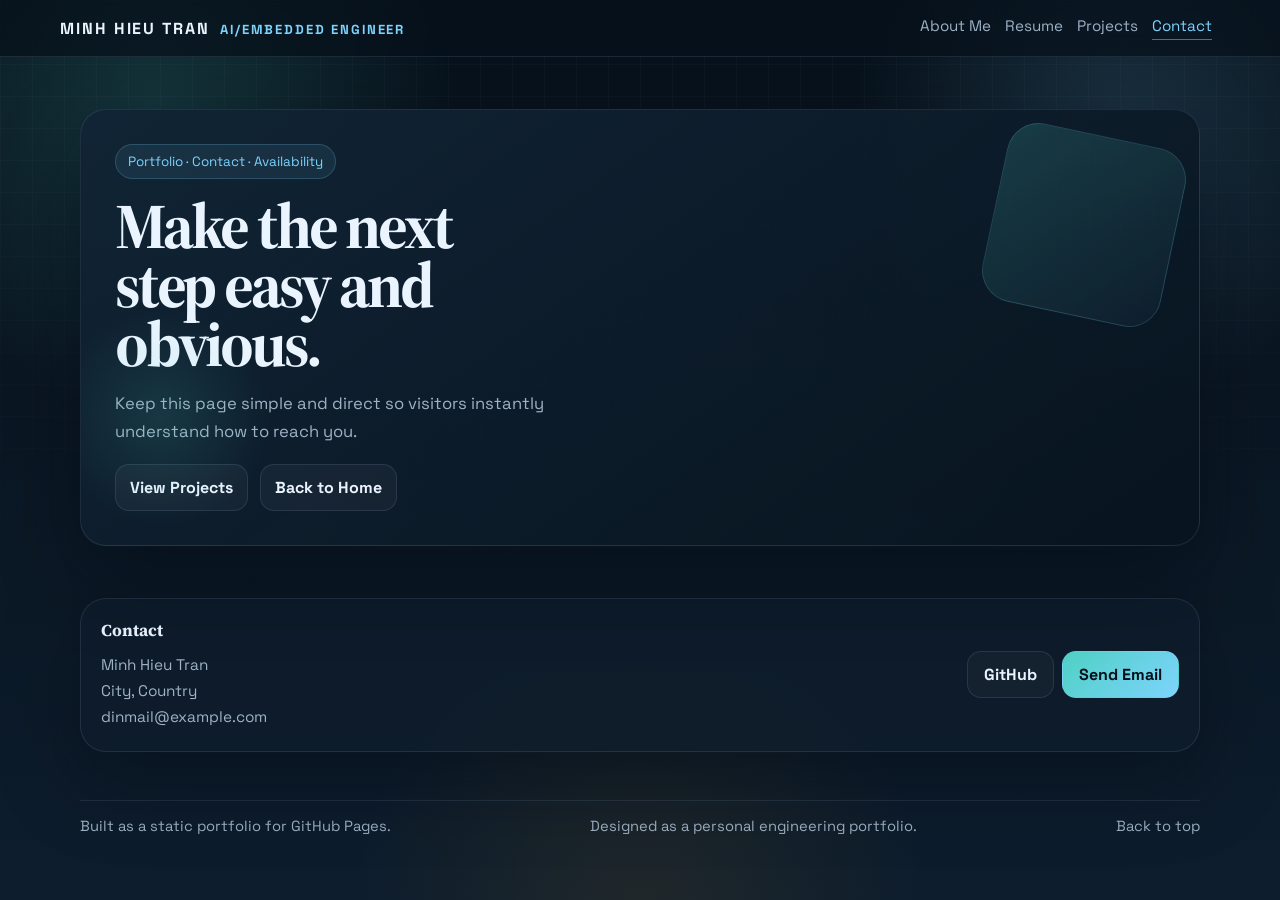
==== contact.html @ cbf81829 "(feat) Created a start template for my portfolio website." ====
<!DOCTYPE html>
<html lang="en">
<head>
  <meta charset="UTF-8" />
  <meta name="viewport" content="width=device-width, initial-scale=1.0" />
  <title>Contact | Portfolio</title>
  <meta
    name="description"
    content="Contact details and ways to get in touch through the portfolio."
  />
  <link rel="preconnect" href="https://fonts.googleapis.com" />
  <link rel="preconnect" href="https://fonts.gstatic.com" crossorigin />
  <link
    href="https://fonts.googleapis.com/css2?family=Space+Grotesk:wght@400;500;700&family=Source+Serif+4:opsz,wght@8..60,400;8..60,600&display=swap"
    rel="stylesheet"
  />
  <link rel="stylesheet" href="styles.css" />
</head>
<body data-page="contact">
  <div id="app"></div>
  <script type="module" src="main.js"></script>
</body>
</html>
---- styles.css ----
:root {
  --bg: #09131f;
  --bg-soft: #101e2b;
  --panel: rgba(15, 29, 44, 0.78);
  --panel-strong: rgba(17, 36, 53, 0.94);
  --text: #eaf4ff;
  --muted: #9eb2c5;
  --line: rgba(170, 205, 240, 0.12);
  --accent: #4fd1c5;
  --accent-2: #7dd3fc;
  --accent-3: #f59e0b;
  --shadow: 0 28px 80px rgba(3, 10, 18, 0.42);
  --radius: 26px;
  --max: 1120px;
}

* {
  box-sizing: border-box;
}

html {
  scroll-behavior: auto;
}

body {
  margin: 0;
  min-height: 100vh;
  color: var(--text);
  font-family: 'Space Grotesk', sans-serif;
  background:
    radial-gradient(circle at 12% 12%, rgba(79, 209, 197, 0.18), transparent 22%),
    radial-gradient(circle at 88% 14%, rgba(125, 211, 252, 0.16), transparent 20%),
    radial-gradient(circle at 50% 100%, rgba(245, 158, 11, 0.08), transparent 26%),
    linear-gradient(180deg, #07111b 0%, #0a1622 42%, #0d1d2d 100%);
  overflow-x: hidden;
}

body::before {
  content: '';
  position: fixed;
  inset: 0;
  pointer-events: none;
  background-image:
    linear-gradient(rgba(255, 255, 255, 0.04) 1px, transparent 1px),
    linear-gradient(90deg, rgba(255, 255, 255, 0.04) 1px, transparent 1px);
  background-size: 32px 32px;
  mask-image: linear-gradient(180deg, rgba(0, 0, 0, 0.7), transparent 78%);
}

body::after {
  content: '';
  position: fixed;
  inset: 0;
  pointer-events: none;
  opacity: 0;
  background: linear-gradient(115deg, transparent 20%, rgba(125, 211, 252, 0.08) 50%, transparent 80%);
  transform: translateX(-16%);
}

a {
  color: inherit;
  text-decoration: none;
}

img {
  display: block;
  max-width: 100%;
}

.wrap {
  width: min(calc(100% - 32px), var(--max));
  margin: 0 auto;
}

.topbar-wrap {
  width: min(calc(100% - 120px), 1280px);
  margin: 0 auto;
  padding: 0;
}

.topbar {
  position: sticky;
  top: 0;
  z-index: 20;
  backdrop-filter: blur(18px);
  background: rgba(7, 17, 27, 0.7);
  border-bottom: 1px solid var(--line);
}

main,
footer {
  transition: opacity 0.32s ease, transform 0.32s cubic-bezier(0.22, 1, 0.36, 1), filter 0.32s ease;
}

body:not(.page-ready) main,
body:not(.page-ready) footer {
  opacity: 0;
  transform: translateY(24px) scale(0.985);
  filter: blur(10px);
}

body.page-ready main,
body.page-ready footer {
  opacity: 1;
  transform: translateY(0) scale(1);
  filter: blur(0);
}

body.page-ready::after {
  animation: page-glow-in 0.7s cubic-bezier(0.22, 1, 0.36, 1);
}

body.page-leaving {
  pointer-events: none;
}

body.page-leaving main,
body.page-leaving footer {
  opacity: 0;
  transform: translateY(-18px) scale(0.985);
  filter: blur(12px);
}

body.page-leaving::after {
  opacity: 1;
  animation: page-glow-out 0.32s ease forwards;
}

.nav {
  display: flex;
  align-items: center;
  justify-content: space-between;
  gap: 20px;
  padding: 16px 0;
}

.brand {
  display: inline-flex;
  align-items: baseline;
  gap: 10px;
  flex: 0 0 auto;
  font-size: 1rem;
  font-weight: 700;
  letter-spacing: 0.12em;
  text-transform: uppercase;
  cursor: default;
  user-select: none;
}

.brand span {
  color: var(--accent-2);
  font-size: 0.82rem;
}

.nav-links {
  display: flex;
  flex-wrap: wrap;
  gap: 14px;
  margin-left: auto;
  padding-right: 8px;
}

.nav-links a {
  color: var(--muted);
  font-size: 0.95rem;
  padding-bottom: 4px;
  border-bottom: 1px solid transparent;
  transition: color 0.2s ease, border-color 0.2s ease;
}

.nav-links a:hover {
  color: var(--text);
}

.nav-links a.is-current,
.hero-link.is-current,
.footer-row a.is-current {
  color: var(--accent-2);
  border-color: rgba(125, 211, 252, 0.5);
}

main {
  position: relative;
  z-index: 1;
}

section {
  padding: 24px 0;
}

.hero {
  padding: 52px 0 28px;
}

.hero-grid {
  display: grid;
  grid-template-columns: minmax(0, 1.2fr) minmax(290px, 0.8fr);
  gap: 22px;
  align-items: stretch;
}

.hero-grid--single {
  grid-template-columns: 1fr;
}

.hero-card,
.glass,
.project-card,
.timeline-card,
.contact-card {
  background: var(--panel);
  border: 1px solid var(--line);
  border-radius: var(--radius);
  box-shadow: var(--shadow);
}

.hero-card {
  padding: 34px;
  overflow: hidden;
  position: relative;
  background:
    linear-gradient(145deg, rgba(17, 36, 53, 0.98), rgba(8, 20, 31, 0.94));
}

.hero-card::after {
  content: '';
  position: absolute;
  inset: 24px 24px auto auto;
  width: 180px;
  height: 180px;
  border-radius: 32px;
  background:
    linear-gradient(135deg, rgba(79, 209, 197, 0.18), rgba(125, 211, 252, 0.04));
  border: 1px solid rgba(125, 211, 252, 0.16);
  transform: rotate(12deg);
}

.hero-card::before {
  content: '';
  position: absolute;
  inset: auto auto 18px -30px;
  width: 220px;
  height: 220px;
  border-radius: 50%;
  background: radial-gradient(circle, rgba(79, 209, 197, 0.14), transparent 70%);
}

.eyebrow {
  display: inline-flex;
  align-items: center;
  gap: 8px;
  margin-bottom: 18px;
  padding: 8px 12px;
  border-radius: 999px;
  color: var(--accent-2);
  font-size: 0.84rem;
  border: 1px solid rgba(125, 211, 252, 0.2);
  background: rgba(125, 211, 252, 0.08);
}

h1,
h2,
h3,
.stat strong,
.project-title {
  font-family: 'Source Serif 4', serif;
}

h1 {
  margin: 0 0 16px;
  max-width: 11ch;
  font-size: clamp(3rem, 5vw, 5.2rem);
  line-height: 0.92;
  letter-spacing: -0.05em;
}

.hero-intro {
  display: grid;
  grid-template-columns: minmax(180px, 240px) minmax(0, 1fr);
  gap: 22px;
  align-items: stretch;
}

.hero-intro--copy-only {
  grid-template-columns: 1fr;
}

.hero-portrait {
  display: grid;
  gap: 12px;
  align-content: start;
}

.portrait-frame {
  position: relative;
  aspect-ratio: 4 / 5;
  overflow: hidden;
  border-radius: 28px;
  border: 1px solid rgba(125, 211, 252, 0.14);
  background:
    linear-gradient(160deg, rgba(79, 209, 197, 0.22), rgba(125, 211, 252, 0.16)),
    linear-gradient(180deg, #183246 0%, #102230 100%);
}

.portrait-image {
  width: 100%;
  height: 100%;
  object-fit: cover;
}

.portrait-fallback {
  position: absolute;
  inset: 0;
  display: flex;
  align-items: center;
  justify-content: center;
  color: rgba(234, 244, 255, 0.38);
  font-family: 'Source Serif 4', serif;
  font-size: 3rem;
  font-weight: 600;
}

.portrait-copy {
  display: flex;
  flex-direction: column;
  gap: 4px;
}

.portrait-copy span,
.lead,
.muted-copy,
.section-head p,
.project-card p,
.timeline-card p,
.contact-card p,
.project-active,
.nav-links a,
footer {
  color: var(--muted);
}

.hero-copy {
  display: flex;
  flex-direction: column;
  gap: 18px;
}

.lead {
  margin: 0;
  max-width: 42ch;
  line-height: 1.7;
  font-size: 1.04rem;
}

.cta-row {
  display: flex;
  flex-wrap: wrap;
  gap: 12px;
  margin-top: auto;
}

.hero-link,
.button {
  display: inline-flex;
  align-items: center;
  justify-content: center;
  gap: 8px;
  border-radius: 14px;
  font-weight: 700;
  transition: transform 0.2s ease, box-shadow 0.2s ease, border-color 0.2s ease, background 0.2s ease;
}

.hero-link {
  padding: 12px 14px;
  border: 1px solid var(--line);
  background: rgba(255, 255, 255, 0.04);
  border-bottom-width: 1px;
}

.hero-link:hover,
.button:hover,
.project-links a:hover,
.skill-chip:hover {
  transform: translateY(-2px);
}

.button {
  padding: 12px 16px;
  border: 1px solid transparent;
}

.button.primary {
  background: linear-gradient(135deg, var(--accent), var(--accent-2));
  color: #041018;
}

.button.secondary {
  background: rgba(255, 255, 255, 0.03);
  border-color: var(--line);
}

.glass {
  display: grid;
  gap: 18px;
  align-content: start;
  padding: 24px;
  background:
    linear-gradient(180deg, rgba(13, 29, 44, 0.98), rgba(10, 24, 37, 0.92));
}

.stat-grid {
  display: grid;
  grid-template-columns: 1fr 1fr;
  gap: 12px;
}

.stat {
  padding: 14px;
  border-radius: 16px;
  border: 1px solid rgba(125, 211, 252, 0.12);
  background: rgba(255, 255, 255, 0.03);
}

.stat small {
  display: block;
  margin-bottom: 8px;
  color: var(--muted);
}

.stat strong {
  display: block;
  font-size: 1.16rem;
}

.muted-copy {
  margin: 0;
  line-height: 1.7;
}

.section-head {
  display: flex;
  align-items: end;
  justify-content: space-between;
  gap: 20px;
  margin-bottom: 18px;
  padding-bottom: 12px;
  border-bottom: 1px solid rgba(125, 211, 252, 0.1);
}

.section-head h2 {
  margin: 0;
  font-size: clamp(1.6rem, 2vw, 2.2rem);
  letter-spacing: -0.04em;
}

.section-head p {
  margin: 0;
  max-width: 58ch;
  line-height: 1.7;
}

.timeline,
.projects {
  display: grid;
  gap: 14px;
}

.timeline {
  grid-template-columns: repeat(3, minmax(0, 1fr));
}

.projects {
  grid-template-columns: repeat(2, minmax(0, 1fr));
}

.timeline-card,
.contact-card,
.project-card {
  padding: 20px;
}

.timeline-card h3,
.contact-card h3,
.skill-group h3 {
  margin: 0 0 10px;
  font-size: 1.05rem;
}

.timeline-card p,
.contact-card p,
.project-card p {
  margin: 0;
  line-height: 1.7;
  font-size: 0.96rem;
}

.project-card {
  display: flex;
  flex-direction: column;
  gap: 14px;
  min-height: 240px;
  transition: opacity 0.2s ease, transform 0.2s ease, box-shadow 0.2s ease, border-color 0.2s ease;
}

.project-top {
  display: flex;
  align-items: start;
  justify-content: space-between;
  gap: 16px;
}

.project-title {
  margin: 0;
  font-size: 1.16rem;
}

.project-kind {
  margin-top: 4px;
  color: var(--accent);
  font-size: 0.84rem;
}

.project-active {
  padding-top: 3px;
  white-space: nowrap;
  font-size: 0.82rem;
}

.meta,
.skill-list,
.contact-actions,
.project-links {
  display: flex;
  flex-wrap: wrap;
  gap: 8px;
}

.meta span,
.skill-chip {
  border-radius: 999px;
  font-size: 0.84rem;
}

.meta span {
  padding: 8px 10px;
  color: var(--accent-2);
  background: rgba(125, 211, 252, 0.08);
  border: 1px solid rgba(125, 211, 252, 0.14);
}

.project-links {
  margin-top: auto;
}

.project-links a {
  padding: 10px 12px;
  border-radius: 12px;
  font-weight: 700;
  border: 1px solid var(--line);
  background: rgba(255, 255, 255, 0.04);
  transition: transform 0.2s ease, border-color 0.2s ease, background 0.2s ease;
}

.skill-card {
  display: grid;
  gap: 16px;
}

.skill-card--full {
  grid-template-columns: repeat(2, minmax(0, 1fr));
  gap: 22px;
}

.skill-group {
  display: grid;
  gap: 12px;
  align-content: start;
}

.skill-chip {
  appearance: none;
  cursor: pointer;
  padding: 8px 12px;
  border: 1px solid rgba(125, 211, 252, 0.14);
  background: rgba(255, 255, 255, 0.04);
  color: var(--text);
  font: inherit;
  transition: transform 0.2s ease, box-shadow 0.2s ease, border-color 0.2s ease, background 0.2s ease, color 0.2s ease;
}

.skill-chip.is-active {
  color: #03141d;
  background: linear-gradient(135deg, var(--accent), var(--accent-2));
  border-color: rgba(125, 211, 252, 0.5);
  box-shadow: 0 10px 24px rgba(79, 209, 197, 0.18);
}

.project-card.is-muted {
  opacity: 0.34;
  transform: scale(0.985);
}

.project-card.is-highlighted {
  border-color: rgba(79, 209, 197, 0.4);
  box-shadow: 0 24px 56px rgba(6, 18, 28, 0.45);
}

.contact-grid {
  display: grid;
}

.contact-card--wide {
  display: flex;
  align-items: center;
  justify-content: space-between;
  gap: 16px;
}

footer {
  padding: 24px 0 40px;
  font-size: 0.92rem;
}

.footer-row {
  display: flex;
  align-items: center;
  justify-content: space-between;
  gap: 12px;
  flex-wrap: wrap;
  border-top: 1px solid var(--line);
  padding-top: 16px;
}

@keyframes page-glow-in {
  0% {
    opacity: 0;
    transform: translateX(-24%);
  }

  35% {
    opacity: 1;
  }

  100% {
    opacity: 0;
    transform: translateX(18%);
  }
}

@keyframes page-glow-out {
  0% {
    opacity: 0;
    transform: translateX(-8%);
  }

  100% {
    opacity: 1;
    transform: translateX(10%);
  }
}

@media (max-width: 920px) {
  .hero-grid,
  .projects,
  .timeline,
  .skill-card--full {
    grid-template-columns: 1fr;
  }

  .hero {
    padding-top: 36px;
  }

  .hero-card,
  .glass,
  .contact-card--wide {
    padding: 24px;
  }

  .hero-intro {
    grid-template-columns: 1fr;
  }

  h1 {
    max-width: none;
  }
}

@media (max-width: 640px) {
  .topbar-wrap {
    padding: 0 40px 0 36px;
  }

  .wrap {
    width: min(calc(100% - 20px), var(--max));
  }

  .nav,
  .section-head,
  .contact-card--wide {
    flex-direction: column;
    align-items: start;
  }

  .stat-grid {
    grid-template-columns: 1fr;
  }

  .hero-card,
  .glass,
  .project-card,
  .timeline-card,
  .contact-card {
    border-radius: 18px;
  }

  .hero-portrait {
    width: min(100%, 220px);
  }
}
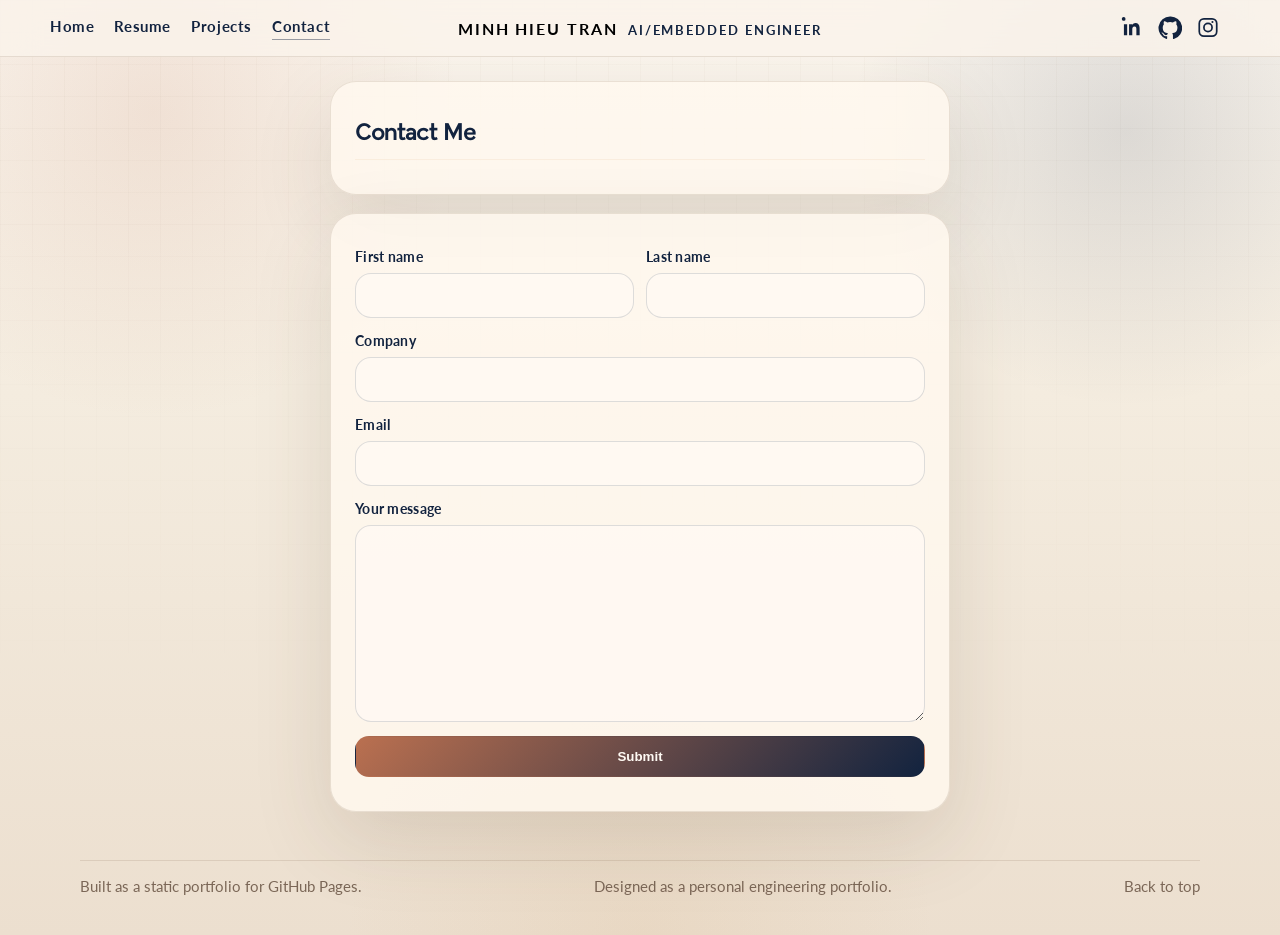
==== commit 9a8e425c: "feature: Updated portfolio content and structure." ====
--- a/contact.html
+++ b/contact.html
@@ -11,7 +11,7 @@
   <link rel="preconnect" href="https://fonts.googleapis.com" />
   <link rel="preconnect" href="https://fonts.gstatic.com" crossorigin />
   <link
-    href="https://fonts.googleapis.com/css2?family=Space+Grotesk:wght@400;500;700&family=Source+Serif+4:opsz,wght@8..60,400;8..60,600&display=swap"
+    href="https://fonts.googleapis.com/css2?family=Lato:wght@400;700&family=Source+Serif+4:opsz,wght@8..60,400;8..60,600&display=swap"
     rel="stylesheet"
   />
   <link rel="stylesheet" href="styles.css" />
--- a/styles.css
+++ b/styles.css
@@ -1,15 +1,40 @@
+@font-face {
+  font-family: 'Lil Grotesk';
+  src: url('./assets/lilgrotesk/LilGrotesk-Regular.otf') format('opentype');
+  font-weight: 400;
+  font-style: normal;
+  font-display: swap;
+}
+
+@font-face {
+  font-family: 'Lil Grotesk';
+  src: url('./assets/lilgrotesk/LilGrotesk-Medium.otf') format('opentype');
+  font-weight: 500;
+  font-style: normal;
+  font-display: swap;
+}
+
+@font-face {
+  font-family: 'Lil Grotesk';
+  src: url('./assets/lilgrotesk/LilGrotesk-Bold.otf') format('opentype');
+  font-weight: 700;
+  font-style: normal;
+  font-display: swap;
+}
+
 :root {
-  --bg: #09131f;
-  --bg-soft: #101e2b;
-  --panel: rgba(15, 29, 44, 0.78);
-  --panel-strong: rgba(17, 36, 53, 0.94);
-  --text: #eaf4ff;
-  --muted: #9eb2c5;
-  --line: rgba(170, 205, 240, 0.12);
-  --accent: #4fd1c5;
-  --accent-2: #7dd3fc;
-  --accent-3: #f59e0b;
-  --shadow: 0 28px 80px rgba(3, 10, 18, 0.42);
+  --bg: #f6efe5;
+  --bg-soft: #eadbc8;
+  --panel: rgba(255, 248, 239, 0.84);
+  --panel-strong: rgba(244, 234, 221, 0.94);
+  --text: #3f2f24;
+  --title: #12233f;
+  --muted: #7b6757;
+  --line: rgba(122, 99, 78, 0.16);
+  --accent: #ba7050;
+  --accent-2: #12233f;
+  --accent-3: #d2ab7a;
+  --shadow: 0 28px 80px rgba(88, 64, 42, 0.14);
   --radius: 26px;
   --max: 1120px;
 }
@@ -26,12 +51,12 @@
   margin: 0;
   min-height: 100vh;
   color: var(--text);
-  font-family: 'Space Grotesk', sans-serif;
+  font-family: 'Lato', 'Segoe UI', sans-serif;
   background:
-    radial-gradient(circle at 12% 12%, rgba(79, 209, 197, 0.18), transparent 22%),
-    radial-gradient(circle at 88% 14%, rgba(125, 211, 252, 0.16), transparent 20%),
-    radial-gradient(circle at 50% 100%, rgba(245, 158, 11, 0.08), transparent 26%),
-    linear-gradient(180deg, #07111b 0%, #0a1622 42%, #0d1d2d 100%);
+    radial-gradient(circle at 12% 12%, rgba(186, 112, 80, 0.14), transparent 22%),
+    radial-gradient(circle at 88% 14%, rgba(18, 35, 63, 0.12), transparent 20%),
+    radial-gradient(circle at 50% 100%, rgba(210, 171, 122, 0.14), transparent 26%),
+    linear-gradient(180deg, #fbf6ef 0%, #f4ecdf 42%, #ecdfcf 100%);
   overflow-x: hidden;
 }
 
@@ -41,8 +66,8 @@
   inset: 0;
   pointer-events: none;
   background-image:
-    linear-gradient(rgba(255, 255, 255, 0.04) 1px, transparent 1px),
-    linear-gradient(90deg, rgba(255, 255, 255, 0.04) 1px, transparent 1px);
+    linear-gradient(rgba(99, 76, 57, 0.04) 1px, transparent 1px),
+    linear-gradient(90deg, rgba(99, 76, 57, 0.04) 1px, transparent 1px);
   background-size: 32px 32px;
   mask-image: linear-gradient(180deg, rgba(0, 0, 0, 0.7), transparent 78%);
 }
@@ -53,7 +78,7 @@
   inset: 0;
   pointer-events: none;
   opacity: 0;
-  background: linear-gradient(115deg, transparent 20%, rgba(125, 211, 252, 0.08) 50%, transparent 80%);
+  background: linear-gradient(115deg, transparent 20%, rgba(210, 171, 122, 0.12) 50%, transparent 80%);
   transform: translateX(-16%);
 }
 
@@ -83,7 +108,7 @@
   top: 0;
   z-index: 20;
   backdrop-filter: blur(18px);
-  background: rgba(7, 17, 27, 0.7);
+  background: rgba(250, 243, 235, 0.82);
   border-bottom: 1px solid var(--line);
 }
 
@@ -127,18 +152,23 @@
 }
 
 .nav {
+  position: relative;
   display: flex;
   align-items: center;
-  justify-content: space-between;
+  justify-content: flex-start;
   gap: 20px;
   padding: 16px 0;
 }
 
 .brand {
+  position: absolute;
+  left: 50%;
+  transform: translateX(-50%);
   display: inline-flex;
   align-items: baseline;
   gap: 10px;
   flex: 0 0 auto;
+  color: #000;
   font-size: 1rem;
   font-weight: 700;
   letter-spacing: 0.12em;
@@ -155,28 +185,59 @@
 .nav-links {
   display: flex;
   flex-wrap: wrap;
+  gap: 20px;
+  margin-left: -10px;
+  padding-right: 0;
+}
+
+.social-links {
+  display: flex;
+  flex-wrap: wrap;
   gap: 14px;
   margin-left: auto;
-  padding-right: 8px;
 }
 
 .nav-links a {
-  color: var(--muted);
+  color: var(--title);
+  font-family: 'Lato', 'Segoe UI', sans-serif;
   font-size: 0.95rem;
+  font-weight: 700;
+  letter-spacing: 0.04em;
   padding-bottom: 4px;
   border-bottom: 1px solid transparent;
   transition: color 0.2s ease, border-color 0.2s ease;
 }
 
+.social-links a {
+  color: var(--title);
+  display: inline-flex;
+  align-items: center;
+  justify-content: center;
+  width: 24px;
+  height: 24px;
+  border-bottom: 1px solid transparent;
+  transition: color 0.2s ease, border-color 0.2s ease;
+}
+
+.social-links svg {
+  width: 100%;
+  height: 100%;
+  fill: currentColor;
+}
+
 .nav-links a:hover {
-  color: var(--text);
+  color: var(--title);
+}
+
+.social-links a:hover {
+  color: var(--title);
 }
 
 .nav-links a.is-current,
 .hero-link.is-current,
 .footer-row a.is-current {
-  color: var(--accent-2);
-  border-color: rgba(125, 211, 252, 0.5);
+  color: var(--title);
+  border-color: rgba(18, 35, 63, 0.42);
 }
 
 main {
@@ -219,7 +280,7 @@
   overflow: hidden;
   position: relative;
   background:
-    linear-gradient(145deg, rgba(17, 36, 53, 0.98), rgba(8, 20, 31, 0.94));
+    linear-gradient(145deg, rgba(255, 249, 242, 0.98), rgba(241, 231, 217, 0.94));
 }
 
 .hero-card::after {
@@ -230,8 +291,8 @@
   height: 180px;
   border-radius: 32px;
   background:
-    linear-gradient(135deg, rgba(79, 209, 197, 0.18), rgba(125, 211, 252, 0.04));
-  border: 1px solid rgba(125, 211, 252, 0.16);
+    linear-gradient(135deg, rgba(186, 112, 80, 0.18), rgba(210, 171, 122, 0.08));
+  border: 1px solid rgba(186, 112, 80, 0.14);
   transform: rotate(12deg);
 }
 
@@ -242,7 +303,7 @@
   width: 220px;
   height: 220px;
   border-radius: 50%;
-  background: radial-gradient(circle, rgba(79, 209, 197, 0.14), transparent 70%);
+  background: radial-gradient(circle, rgba(18, 35, 63, 0.14), transparent 70%);
 }
 
 .eyebrow {
@@ -254,8 +315,8 @@
   border-radius: 999px;
   color: var(--accent-2);
   font-size: 0.84rem;
-  border: 1px solid rgba(125, 211, 252, 0.2);
-  background: rgba(125, 211, 252, 0.08);
+  border: 1px solid rgba(210, 171, 122, 0.24);
+  background: rgba(210, 171, 122, 0.16);
 }
 
 h1,
@@ -263,7 +324,8 @@
 h3,
 .stat strong,
 .project-title {
-  font-family: 'Source Serif 4', serif;
+  font-family: 'Lil Grotesk', 'Segoe UI', sans-serif;
+  color: var(--title);
 }
 
 h1 {
@@ -296,10 +358,10 @@
   aspect-ratio: 4 / 5;
   overflow: hidden;
   border-radius: 28px;
-  border: 1px solid rgba(125, 211, 252, 0.14);
+  border: 1px solid rgba(186, 112, 80, 0.14);
   background:
-    linear-gradient(160deg, rgba(79, 209, 197, 0.22), rgba(125, 211, 252, 0.16)),
-    linear-gradient(180deg, #183246 0%, #102230 100%);
+    linear-gradient(160deg, rgba(186, 112, 80, 0.14), rgba(210, 171, 122, 0.18)),
+    linear-gradient(180deg, #f0e2d0 0%, #dbc5ae 100%);
 }
 
 .portrait-image {
@@ -314,7 +376,7 @@
   display: flex;
   align-items: center;
   justify-content: center;
-  color: rgba(234, 244, 255, 0.38);
+  color: rgba(63, 47, 36, 0.26);
   font-family: 'Source Serif 4', serif;
   font-size: 3rem;
   font-weight: 600;
@@ -334,7 +396,6 @@
 .timeline-card p,
 .contact-card p,
 .project-active,
-.nav-links a,
 footer {
   color: var(--muted);
 }
@@ -373,14 +434,14 @@
 .hero-link {
   padding: 12px 14px;
   border: 1px solid var(--line);
-  background: rgba(255, 255, 255, 0.04);
+  background: rgba(255, 250, 244, 0.72);
   border-bottom-width: 1px;
 }
 
 .hero-link:hover,
 .button:hover,
 .project-links a:hover,
-.skill-chip:hover {
+.skill-chip:not(.skill-chip--static):hover {
   transform: translateY(-2px);
 }
 
@@ -391,11 +452,11 @@
 
 .button.primary {
   background: linear-gradient(135deg, var(--accent), var(--accent-2));
-  color: #041018;
+  color: #fffaf4;
 }
 
 .button.secondary {
-  background: rgba(255, 255, 255, 0.03);
+  background: rgba(255, 250, 244, 0.68);
   border-color: var(--line);
 }
 
@@ -405,7 +466,7 @@
   align-content: start;
   padding: 24px;
   background:
-    linear-gradient(180deg, rgba(13, 29, 44, 0.98), rgba(10, 24, 37, 0.92));
+    linear-gradient(180deg, rgba(250, 243, 235, 0.98), rgba(238, 228, 214, 0.92));
 }
 
 .stat-grid {
@@ -417,8 +478,8 @@
 .stat {
   padding: 14px;
   border-radius: 16px;
-  border: 1px solid rgba(125, 211, 252, 0.12);
-  background: rgba(255, 255, 255, 0.03);
+  border: 1px solid rgba(216, 165, 109, 0.14);
+  background: rgba(255, 250, 244, 0.62);
 }
 
 .stat small {
@@ -444,7 +505,11 @@
   gap: 20px;
   margin-bottom: 18px;
   padding-bottom: 12px;
-  border-bottom: 1px solid rgba(125, 211, 252, 0.1);
+  border-bottom: 1px solid rgba(216, 165, 109, 0.12);
+}
+
+.section-head--spaced {
+  margin-top: 38px;
 }
 
 .section-head h2 {
@@ -494,6 +559,25 @@
   font-size: 0.96rem;
 }
 
+.project-copy-summary {
+  color: var(--muted);
+}
+
+.project-copy-list {
+  margin: 0;
+  padding-left: 18px;
+  color: var(--muted);
+}
+
+.project-copy-list li {
+  line-height: 1.7;
+  font-size: 0.96rem;
+}
+
+.project-copy-list li + li {
+  margin-top: 6px;
+}
+
 .project-card {
   display: flex;
   flex-direction: column;
@@ -502,6 +586,89 @@
   transition: opacity 0.2s ease, transform 0.2s ease, box-shadow 0.2s ease, border-color 0.2s ease;
 }
 
+.projects--linear {
+  position: relative;
+  grid-template-columns: 1fr;
+  gap: 24px;
+  padding-left: 28px;
+}
+
+.projects--linear::before {
+  content: '';
+  position: absolute;
+  top: 6px;
+  bottom: 6px;
+  left: 8px;
+  width: 1px;
+  background: linear-gradient(180deg, rgba(18, 35, 63, 0.28), rgba(18, 35, 63, 0.08));
+}
+
+.project-card--feature {
+  position: relative;
+  min-height: unset;
+  overflow: visible;
+}
+
+.project-card--feature::before {
+  content: '';
+  position: absolute;
+  top: 28px;
+  left: -28px;
+  width: 14px;
+  height: 14px;
+  border-radius: 50%;
+  background: var(--title);
+  box-shadow: 0 0 0 6px rgba(18, 35, 63, 0.08);
+}
+
+.project-feature-layout {
+  display: grid;
+  grid-template-columns: minmax(0, 1.2fr) minmax(280px, 0.8fr);
+  gap: 24px;
+  align-items: stretch;
+}
+
+.project-feature-copy {
+  display: flex;
+  flex-direction: column;
+  gap: 14px;
+}
+
+.project-media {
+  min-height: 240px;
+  overflow: hidden;
+  border-radius: 20px;
+  border: 1px solid rgba(18, 35, 63, 0.14);
+  background: linear-gradient(160deg, rgba(18, 35, 63, 0.08), rgba(255, 249, 242, 0.96));
+}
+
+.project-media img {
+  width: 100%;
+  height: 100%;
+  object-fit: cover;
+}
+
+.project-media--placeholder {
+  display: grid;
+  place-items: center;
+  gap: 8px;
+  padding: 24px;
+  text-align: center;
+  color: var(--title);
+  background:
+    linear-gradient(145deg, rgba(18, 35, 63, 0.08), rgba(255, 250, 244, 0.96)),
+    linear-gradient(180deg, rgba(250, 243, 235, 0.98), rgba(238, 228, 214, 0.92));
+}
+
+.project-media--placeholder strong {
+  font-size: 1rem;
+}
+
+.project-media--placeholder span {
+  color: var(--muted);
+  font-size: 0.9rem;
+}
+
 .project-top {
   display: flex;
   align-items: start;
@@ -520,6 +687,12 @@
   font-size: 0.84rem;
 }
 
+.project-location {
+  margin-top: 2px;
+  color: var(--muted);
+  font-size: 0.8rem;
+}
+
 .project-active {
   padding-top: 3px;
   white-space: nowrap;
@@ -544,8 +717,8 @@
 .meta span {
   padding: 8px 10px;
   color: var(--accent-2);
-  background: rgba(125, 211, 252, 0.08);
-  border: 1px solid rgba(125, 211, 252, 0.14);
+  background: rgba(18, 35, 63, 0.12);
+  border: 1px solid rgba(18, 35, 63, 0.18);
 }
 
 .project-links {
@@ -557,18 +730,46 @@
   border-radius: 12px;
   font-weight: 700;
   border: 1px solid var(--line);
-  background: rgba(255, 255, 255, 0.04);
+  background: rgba(255, 250, 244, 0.72);
   transition: transform 0.2s ease, border-color 0.2s ease, background 0.2s ease;
 }
 
+.project-links--primary {
+  margin-top: 4px;
+}
+
+.project-links--primary a {
+  display: inline-flex;
+  align-items: center;
+  justify-content: center;
+  min-width: 132px;
+  background: var(--title);
+  color: #fffaf4;
+  border-color: var(--title);
+}
+
+.project-links--primary a:hover {
+  background: #0e1b31;
+  border-color: #0e1b31;
+}
+
 .skill-card {
   display: grid;
   gap: 16px;
+}
+
+#skillsGrid {
+  display: grid;
+  gap: 18px;
 }
 
 .skill-card--full {
   grid-template-columns: repeat(2, minmax(0, 1fr));
   gap: 22px;
+}
+
+.skill-card--static-block {
+  background: var(--panel-strong);
 }
 
 .skill-group {
@@ -581,18 +782,24 @@
   appearance: none;
   cursor: pointer;
   padding: 8px 12px;
-  border: 1px solid rgba(125, 211, 252, 0.14);
-  background: rgba(255, 255, 255, 0.04);
+  border: 1px solid rgba(216, 165, 109, 0.16);
+  background: rgba(255, 250, 244, 0.72);
   color: var(--text);
   font: inherit;
   transition: transform 0.2s ease, box-shadow 0.2s ease, border-color 0.2s ease, background 0.2s ease, color 0.2s ease;
 }
 
+.skill-chip--static {
+  cursor: default;
+  background: rgba(255, 248, 239, 0.86);
+  border-color: rgba(122, 99, 78, 0.12);
+}
+
 .skill-chip.is-active {
-  color: #03141d;
+  color: #fffaf4;
   background: linear-gradient(135deg, var(--accent), var(--accent-2));
-  border-color: rgba(125, 211, 252, 0.5);
-  box-shadow: 0 10px 24px rgba(79, 209, 197, 0.18);
+  border-color: rgba(186, 112, 80, 0.4);
+  box-shadow: 0 10px 24px rgba(186, 112, 80, 0.18);
 }
 
 .project-card.is-muted {
@@ -601,12 +808,14 @@
 }
 
 .project-card.is-highlighted {
-  border-color: rgba(79, 209, 197, 0.4);
-  box-shadow: 0 24px 56px rgba(6, 18, 28, 0.45);
+  border-color: rgba(186, 112, 80, 0.34);
+  box-shadow: 0 24px 56px rgba(88, 64, 42, 0.18);
 }
 
 .contact-grid {
   display: grid;
+  grid-template-columns: 1fr;
+  gap: 18px;
 }
 
 .contact-card--wide {
@@ -614,6 +823,66 @@
   align-items: center;
   justify-content: space-between;
   gap: 16px;
+}
+
+.contact-card--intro,
+.contact-card--form {
+  padding: 34px 24px;
+  width: min(100%, 620px);
+  margin: 0 auto;
+}
+
+.section-head--contact {
+  margin-bottom: 0;
+}
+
+.contact-success {
+  margin: 14px 0 0;
+  color: var(--title);
+  font-size: 0.96rem;
+  line-height: 1.6;
+}
+
+.contact-form {
+  display: grid;
+  gap: 14px;
+}
+
+.contact-form-grid {
+  display: grid;
+  grid-template-columns: repeat(2, minmax(0, 1fr));
+  gap: 12px;
+}
+
+.contact-field {
+  display: grid;
+  gap: 8px;
+}
+
+.contact-field span {
+  color: var(--title);
+  font-size: 0.88rem;
+  font-weight: 700;
+  letter-spacing: 0.02em;
+}
+
+.contact-field input,
+.contact-field textarea {
+  width: 100%;
+  padding: 12px 14px;
+  border: 1px solid rgba(18, 35, 63, 0.14);
+  border-radius: 16px;
+  background: rgba(255, 250, 244, 0.74);
+  color: var(--text);
+  font: inherit;
+  resize: vertical;
+}
+
+.contact-field input:focus,
+.contact-field textarea:focus {
+  outline: none;
+  border-color: rgba(18, 35, 63, 0.34);
+  box-shadow: 0 0 0 3px rgba(18, 35, 63, 0.08);
 }
 
 footer {
@@ -667,6 +936,12 @@
     grid-template-columns: 1fr;
   }
 
+  .contact-grid,
+  .contact-form-grid,
+  .project-feature-layout {
+    grid-template-columns: 1fr;
+  }
+
   .hero {
     padding-top: 36px;
   }
@@ -702,8 +977,30 @@
     align-items: start;
   }
 
+  .brand {
+    position: static;
+    left: auto;
+    transform: none;
+  }
+
+  .nav-links {
+    margin-left: 0;
+  }
+
+  .social-links {
+    margin-left: 0;
+  }
+
   .stat-grid {
     grid-template-columns: 1fr;
+  }
+
+  .projects--linear {
+    padding-left: 20px;
+  }
+
+  .project-card--feature::before {
+    left: -20px;
   }
 
   .hero-card,
